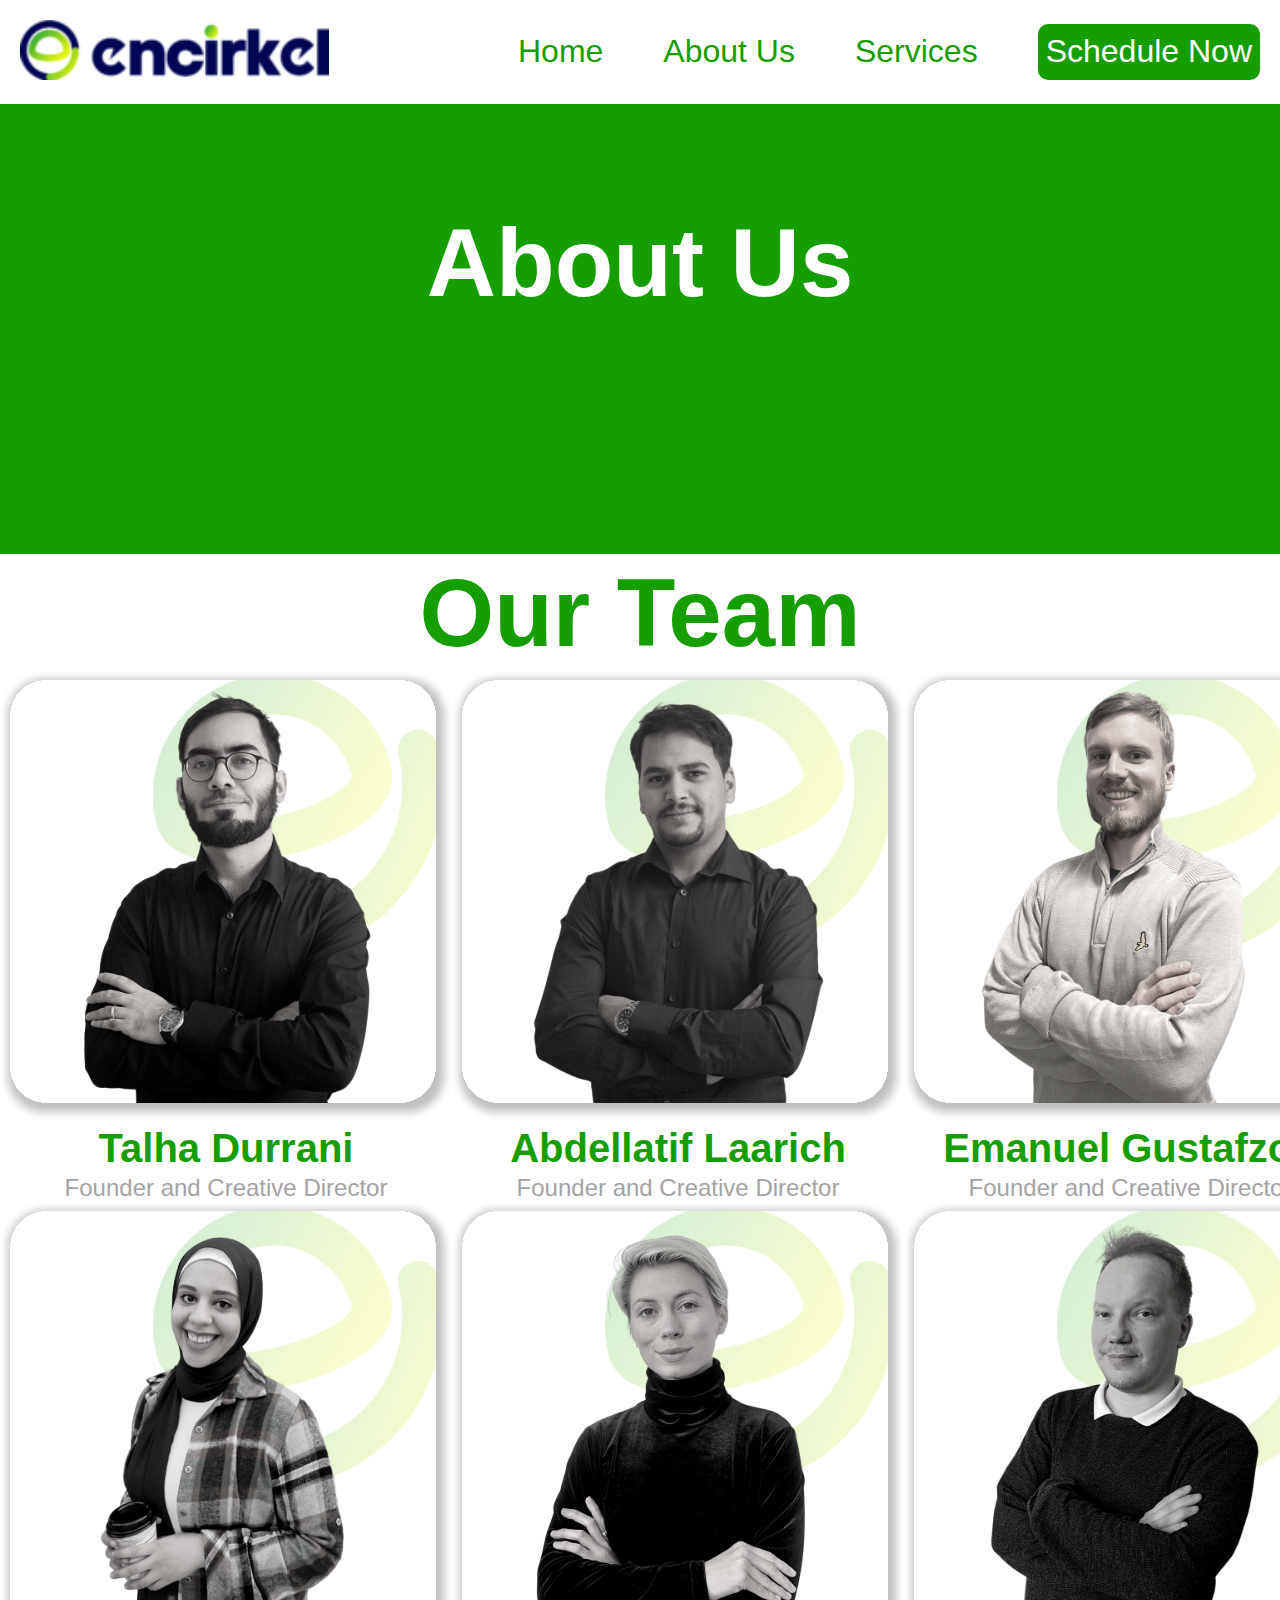
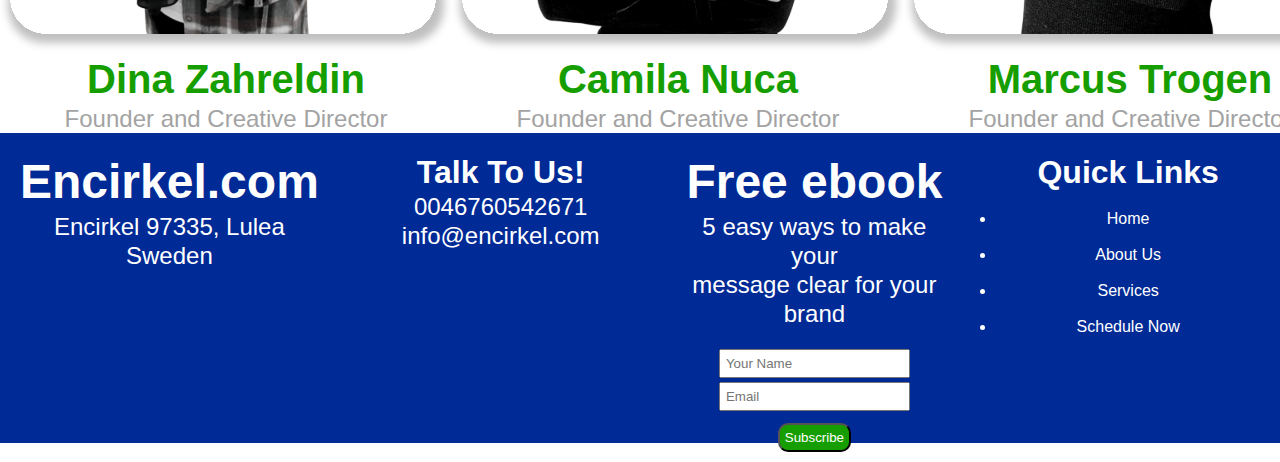
==== about.html @ 18c0b411 "Add files via upload" ====
<!DOCTYPE html>
<html lang="en">

<head>
    <meta charset="UTF-8">
    <meta name="viewport" content="width=device-width, initial-scale=1.0">
    <title>About Us</title>
    <link rel="stylesheet" href="about.css">
</head>

<body>
    <!DOCTYPE html>
    <html lang="en">

    <head>
        <meta charset="UTF-8">
        <meta name="viewport" content="width=device-width, initial-scale=1.0">
        <title>Encirkel</title>
        <link rel="stylesheet" href="style.css">
        <link rel="stylesheet" href="https://cdnjs.cloudflare.com/ajax/libs/font-awesome/6.7.0/css/all.min.css"
            integrity="sha512-9xKTRVabjVeZmc+GUW8GgSmcREDunMM+Dt/GrzchfN8tkwHizc5RP4Ok/MXFFy5rIjJjzhndFScTceq5e6GvVQ=="
            crossorigin="anonymous" referrerpolicy="no-referrer" />
    </head>

    <body>
        <nav class="nav-area">
            <div class="web-logo">
                <img src="./assests/images/logo.svg" alt="logo">
            </div>
            <div class="head-area">
                <a href="index.html">
                    <div class="menu">Home</div>
                </a>
                <a href="about.html">
                    <div class="menu">About Us</div>
                </a>

                <a href="service.html">
                    <div class="menu">Services</div>
                </a>

                <a href="./contact.html">
                    <div class="button">Schedule Now</div>
                </a>
            </div>
        </nav>
        <div class="about-page">
            <div class="about">About Us</div>
        </div>
        <div class="web-info">
            <div class="info">Our Team</div>
        </div>

        <div class="image-container">
            <div class="image-item">
                <img src="./assests/images/person1.svg" alt="person1">
                <p>Talha Durrani</p>
                <h3 class="person-info">Founder and Creative Director</h3>


                </p>
            </div>
            <div class="image-item">
                <img src="./assests/images/person2.svg" alt="person2">
                <p>Abdellatif Laarich</p>
                <h3 class="person-info">Founder and Creative Director</h3>
            </div>
            <div class="image-item">
                <img src="./assests/images/person3.svg" alt="person3">
                <p>Emanuel Gustafzon</p>
                <h3 class="person-info">Founder and Creative Director</h3>
            </div>
        </div>

        <div class="image-container">
            <div class="image-item">
                <img src="./assests/images/person4.svg" alt="person1">
                <p>Dina Zahreldin</p>
                <h3 class="person-info">Founder and Creative Director</h3>
            </div>
            <div class="image-item">
                <img src="./assests/images/person5.svg" alt="person2">
                <p>Camila Nuca</p>
                <h3 class="person-info">Founder and Creative Director</h3>
            </div>
            <div class="image-item">
                <img src="./assests/images/person6.svg" alt="person3">
                <p>Marcus Trogen</p>
                <h3 class="person-info">Founder and Creative Director</h3>
            </div>
        </div>

        <footer class="footer">
            <div class="footer-container">

                <div class="left">
                    <h3>Encirkel.com</h3>
                    <p>Encirkel 97335, Lulea Sweden</p>
                </div>

                <div class="middle">
                    <h4>Talk To Us!</h4>
                    <p>0046760542671</p>
                    <p>info@encirkel.com</p>
                </div>

                <div class="Freebook">
                    <h3>Free ebook</h3>
                    <p>5 easy ways to make your<br>
                        message clear for your brand
                    </p>
                    <br>
                    <form class="name">
                        <input type="text" placeholder="Your Name">
                        <input type="email" placeholder="Email">
                    </form>
                    <button type="submit">Subscribe</button>
                </div>

                <div class="right">
                    <h4>Quick Links</h4>
                    <br>
                    <ul class="Links">
                        <li><a href="./index.html">Home</a></li>
                        <br>
                        <li><a href="./about.html">About Us</a></li>
                        <br>
                        <li><a href="./service.html">Services</a></li>
                        <br>
                        <li><a href="./contact.html">Schedule Now</a></li>
                    </ul>
                </div>
            </div>
        </footer>

    </body>

    </html>
---- about.css ----
* {
    margin: 0;
    padding: 0;
}

/* Fonts */
@import url('https://fonts.googleapis.com/css2?family=Montserrat:ital,wght@0,100..900;1,100..900&display=swap');

body {
    font-family: "Montserrat", sans-serif;
}

.nav-area {
    background-color: rgb(255, 255, 255);
    color: #169E00;
    display: flex;
    justify-content: space-between;
    padding: 20px;
    text-decoration: none;
}

.head-area {
    font-size: 32px;
    font-weight: 500;
    line-height: 39.01px;
    display: flex;
    justify-content: space-between;
    gap: 60px;
    align-items: center;
    cursor: pointer;

}

.web-logo {
    cursor: pointer;
}

.button {
    background-color: #169E00;
    color: white;
    padding: 8px;
    border-radius: 10px;
}

.about-page {
    background-color: #169E00;
    color: white;
    height: 50vh;
    display: flex;
    justify-content: center;
}

.about {

    font-size: 96px;
    font-weight: 700;
    line-height: 117.02px;
    margin: 100px;


}

.web-info {
    background-color: white;
    color: #169E00;
    display: flex;
    justify-content: center;
}

.info {
    font-size: 96px;
    font-weight: 700;
    line-height: 117.02px;
}

.image-container {
    display: flex;
    justify-content: space-around;
    width: 100%;
    color: #169E00;
}

.image-item {
    text-align: center;
}

.image-item p {
    font-size: 40px;
    font-weight: 700;
    line-height: 48.76px;
}

.person-info {
    color: #A3A3A3;
    font-size: 24px;
    font-weight: 500;
    line-height: 29.26px;

}

.footer-container {
    display: flex;
    gap: 50px;
    text-align: center;
}

.footer {
    background-color: #002A96;
    color: #fff;
    padding: 20px;
    height: 30vh;
}

h3 {
    font-size: 48px;
    font-weight: 700;
    line-height: 58.51px;

}

p {
    font-size: 24px;
    font-weight: 400;
    line-height: 29.26px;


}

.left,
.middle,
.right,
.Freebook {
    flex: 1 1 200px;
}

.footer h4 {
    font-size: 16px;
    font-size: 32px;
    font-weight: 700;
    line-height: 39.01px;

}

input {
    padding: 5px;
    margin: 2px;
}

button {
    background-color: #169E00;
    color: #fff;
    padding: 5px;
    border-radius: 10px;
    margin: 10px;
}

ul li a {
    color: white;
}
---- style.css ----
* {
    margin: 0;
    padding: 0;
}

/* Fonts */
@import url('https://fonts.googleapis.com/css2?family=Montserrat:ital,wght@0,100..900;1,100..900&display=swap');

body {
    font-family: "Montserrat", sans-serif;
}

.nav-area {
    background-color: rgb(255, 255, 255);
    color: #169E00;
    display: flex;
    justify-content: space-between;
    padding: 20px;
}

a {
    text-decoration: none;
    color: #169E00;

}

.head-area {
    font-size: 32px;
    font-weight: 500;
    line-height: 39.01px;
    display: flex;
    justify-content: space-between;
    gap: 60px;
    align-items: center;
    cursor: pointer;

}

.web-logo {
    cursor: pointer;
}

.button {
    background-color: #169E00;
    color: white;
    padding: 8px;
    border-radius: 10px;

}

.hero-sec {
    background-color: #169E00;
    color: white;
    height: 80vh;
    display: flex;
    justify-content: center;
    flex-direction: column;
    padding: 30px;
    gap: 50px;
}

.sect-1 {
    font-weight: 700;
    font-size: 96px;
    line-height: 117.02px;
}

.sect-2 {
    font-weight: 700;
    font-size: 40px;
    line-height: 48px;
}

.sect-3 {
    font-weight: 700px;
    font-size: 24px;
    line-height: 29px;
}

.button-2 {
    background-color: white !important;
    color: #169E00 !important;
    padding: 10px;
    font-size: 25px;
    border-radius: 10px;
    width: max-content;
}

.section-2 {
    background-color: white;
    flex-direction: column;
    align-items: center;
    display: flex;
    justify-content: center;


}

.heading-1 {
    color: #169E00;
    font-size: 96px;
    font-weight: 700;
    line-height: 117.02px;
}

.heading-2 {
    color: #A3A3A3;
    font-size: 32px;
    font-weight: 700;
    line-height: 39.01px;

}

.parent {
    display: flex;
    justify-content: center;
    padding: 30px;
    position: relative;
}


.heading-3 {
    background-color: #169E00;
    color: #000000;
    font-size: 32px;
    font-weight: 700;
    line-height: 39.01px;
    padding: 15px;
    height: 50px;

}

.heading-4 {
    background-color: #002A96;
    color: #FFFFFF;
    font-size: 32px;
    font-weight: 700;
    line-height: 39.01px;
    padding: 15px;
    height: 50px;

}

.customcss {
    position: absolute;
    bottom: 5px;
}

.box {
    display: flex;
    justify-content: center;
    gap: 20px;
    margin: 10px;
}

.numbers {
    background-color: #169E00;
    color: #fff;
    height: 20%;
    width: 50%;
    border-radius: 50%;
    display: flex;
    justify-content: center;

}

.card {
    width: 300px;
    height: 300px;
    border-radius: 20px;
    background-color: #ffffff;
    box-shadow: 2px 7px 18px 2px #00000040;
    color: #000000;
    display: flex;
    align-items: center;
    font-size: 20px;
    font-weight: 600;
    line-height: 29.26px;
    padding: 25px;
}

.heading-5 {
    font-size: 48px;
    font-weight: 700;
    line-height: 58.51px;
    color: #A3A3A3;
}

.boxes {
    display: flex;
    justify-content: space-between;
    margin: 30px;
}

.card1 {
    background-color: #ffffff;
    color: black;
    height: 200px;
    width: 40%;
    border-radius: 50px;
    box-shadow: 2px 2px 12px 5px #00000026;
    font-size: 40px;
    font-weight: 700;
    line-height: 48.76px;
    display: flex;
    justify-content: center;
}

.services .service-1 {
    display: inline-block;
    margin: 10px 70px;
    padding: 40px;
    border-radius: 20px;
    box-shadow: 2px 2px 12px 5px #00000026;
    color: black;
    font-size: 40px;
    font-weight: 700;


}

.para-1 {
    color: #A3A3A3;
    font-size: 24px;
    font-weight: 500;
    line-height: 29.26px;


}

.footer-container {
    display: flex;
    gap: 50px;
    text-align: center;
}

.footer {
    background-color: #002A96;
    color: #fff;
    padding: 20px;
    height: 30vh;
}

h3 {
    font-size: 48px;
    font-weight: 700;
    line-height: 58.51px;

}

p {
    font-size: 24px;
    font-weight: 400;
    line-height: 29.26px;


}

.left,
.middle,
.right,
.Freebook {
    flex: 1 1 200px;
}

.footer h4 {
    font-size: 16px;
    font-size: 32px;
    font-weight: 700;
    line-height: 39.01px;

}

input {
    padding: 5px;
    margin: 2px;
}

button {
    background-color: #169E00;
    color: #fff;
    padding: 5px;
    border-radius: 10px;
    margin: 10px;
}

ul li a {
    color: white;
}
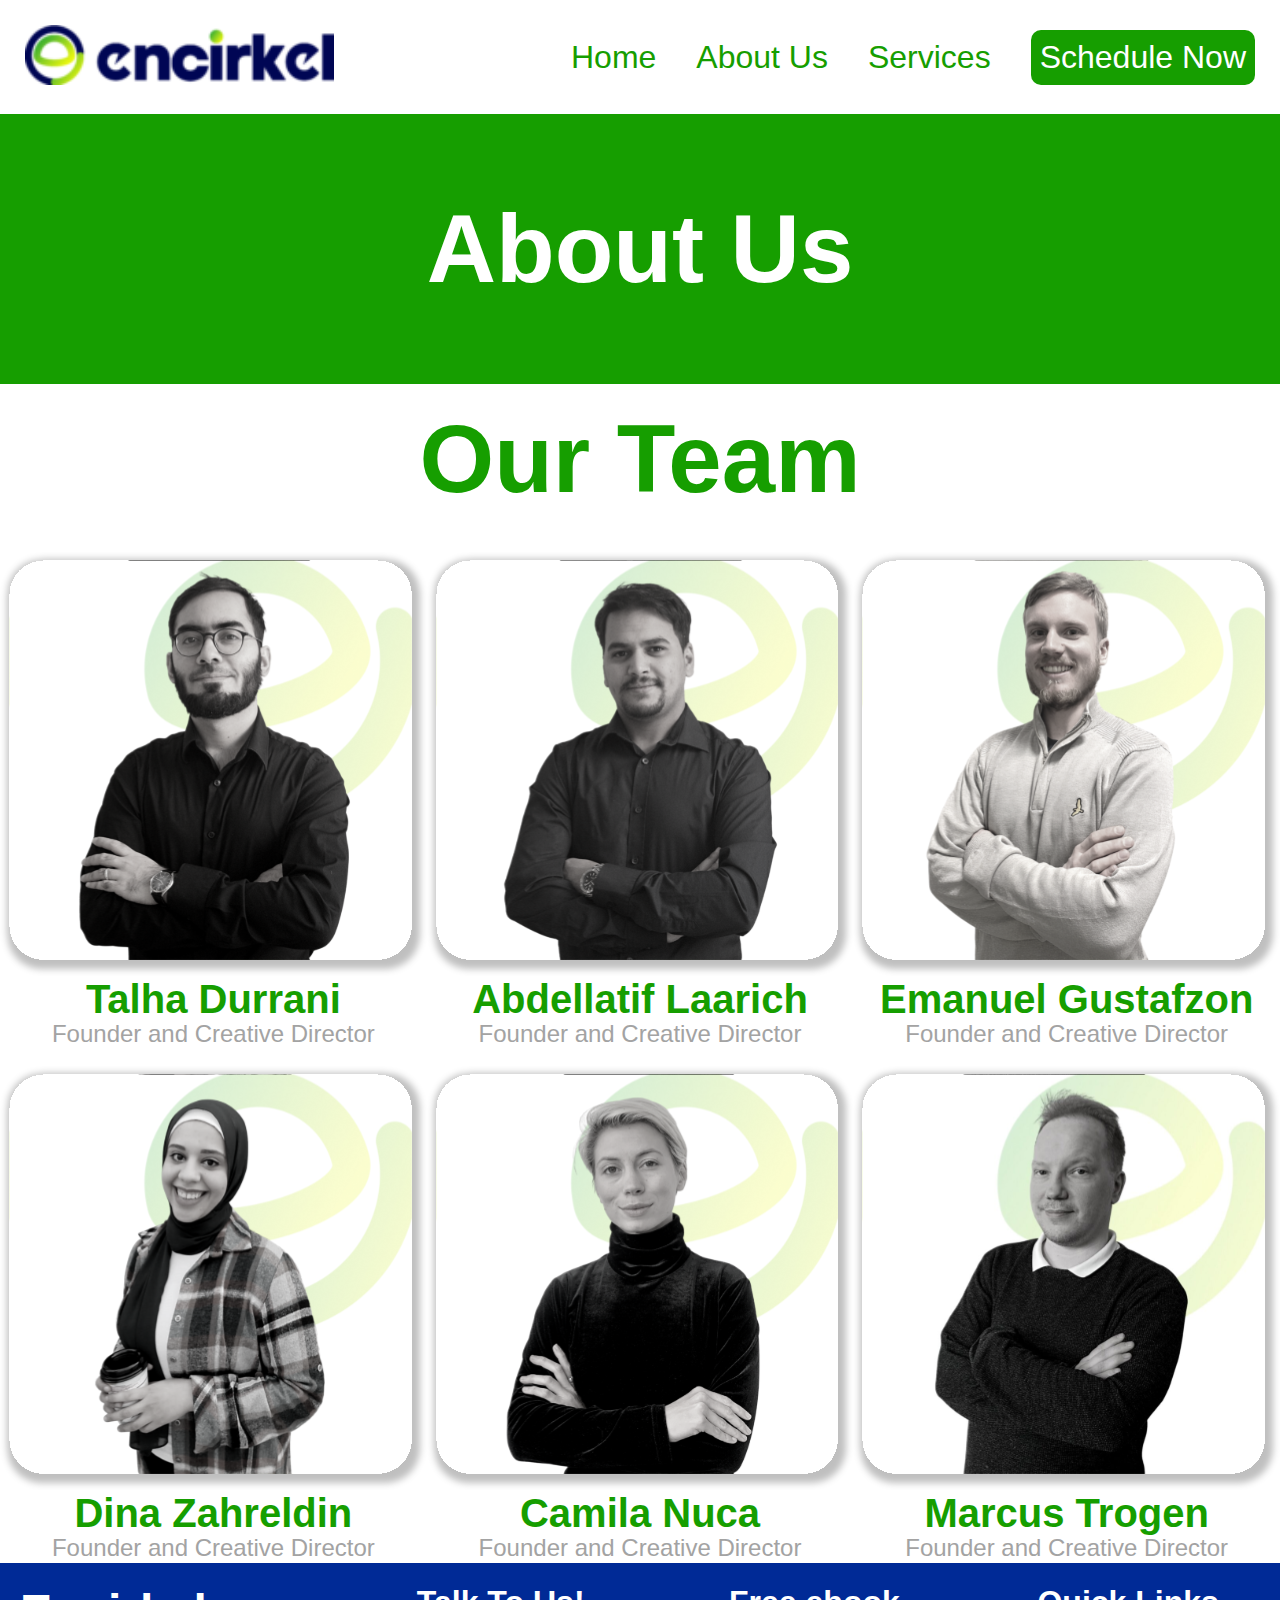
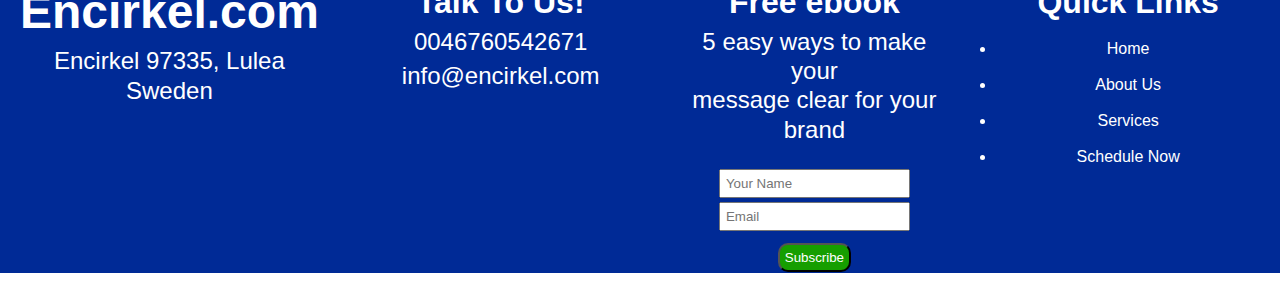
==== commit 451d7a25: "Add files via upload" ====
--- a/about.html
+++ b/about.html
@@ -44,22 +44,22 @@
                 </a>
             </div>
         </nav>
+
         <div class="about-page">
             <div class="about">About Us</div>
         </div>
         <div class="web-info">
             <div class="info">Our Team</div>
         </div>
+        <br>
 
         <div class="image-container">
             <div class="image-item">
                 <img src="./assests/images/person1.svg" alt="person1">
                 <p>Talha Durrani</p>
                 <h3 class="person-info">Founder and Creative Director</h3>
+            </div>
 
-
-                </p>
-            </div>
             <div class="image-item">
                 <img src="./assests/images/person2.svg" alt="person2">
                 <p>Abdellatif Laarich</p>
@@ -71,6 +71,7 @@
                 <h3 class="person-info">Founder and Creative Director</h3>
             </div>
         </div>
+        <br>
 
         <div class="image-container">
             <div class="image-item">
@@ -105,7 +106,7 @@
                 </div>
 
                 <div class="Freebook">
-                    <h3>Free ebook</h3>
+                    <h4>Free ebook</h4>
                     <p>5 easy ways to make your<br>
                         message clear for your brand
                     </p>
--- a/about.css
+++ b/about.css
@@ -22,7 +22,6 @@
 .head-area {
     font-size: 32px;
     font-weight: 500;
-    line-height: 39.01px;
     display: flex;
     justify-content: space-between;
     gap: 60px;
@@ -45,18 +44,17 @@
 .about-page {
     background-color: #169E00;
     color: white;
-    height: 50vh;
+    height: 30vh;
     display: flex;
     justify-content: center;
 }
 
 .about {
-
     font-size: 96px;
     font-weight: 700;
-    line-height: 117.02px;
-    margin: 100px;
-
+    display: flex;
+    justify-content: center;
+    align-items: center;
 
 }
 
@@ -70,7 +68,7 @@
 .info {
     font-size: 96px;
     font-weight: 700;
-    line-height: 117.02px;
+    margin: 20px;
 }
 
 .image-container {
@@ -78,16 +76,20 @@
     justify-content: space-around;
     width: 100%;
     color: #169E00;
+    border-width: 1px, 1px, 1px, 1px;
 }
 
 .image-item {
     text-align: center;
 }
 
+.image-item img {
+    width: 100%;
+}
+
 .image-item p {
     font-size: 40px;
     font-weight: 700;
-    line-height: 48.76px;
 }
 
 .person-info {
@@ -156,4 +158,69 @@
 
 ul li a {
     color: white;
+    list-style-type: none;
+}
+
+@media screen and (max-width:640px) {
+
+    .nav-area {
+        display: flex;
+        flex-direction: column;
+        padding: 10px;
+        margin-bottom: 10px;
+    }
+
+    .web-logo img {
+        width: 40%;
+        height: auto;
+
+    }
+
+    .web-logo {
+        margin-bottom: 10px;
+    }
+
+    .head-area {
+        font-size: 22px;
+        flex-direction: column;
+        gap: 20px;
+
+    }
+
+    .footer-container {
+        display: flex;
+        flex-direction: column;
+        text-align: center;
+        height: auto;
+    }
+
+    .footer {
+        height: auto;
+    }
+
+    .head-area {
+        text-align: center;
+        height: auto;
+        padding: 10px;
+
+    }
+
+    .about {
+        font-size: 40px;
+    }
+
+    .info {
+        font-size: 60px;
+
+    }
+
+    .image-container {
+        flex-direction: column;
+    }
+
+    .image-item p {
+        line-height: 40px;
+        font-size: 35px;
+    }
+
 }--- a/style.css
+++ b/style.css
@@ -1,6 +1,6 @@
 * {
-    margin: 0;
-    padding: 0;
+    margin: 0px;
+    padding: 0px;
 }
 
 /* Fonts */
@@ -10,12 +10,13 @@
     font-family: "Montserrat", sans-serif;
 }
 
+/* navbar */
 .nav-area {
     background-color: rgb(255, 255, 255);
     color: #169E00;
     display: flex;
     justify-content: space-between;
-    padding: 20px;
+    padding: 25px;
 }
 
 a {
@@ -27,10 +28,9 @@
 .head-area {
     font-size: 32px;
     font-weight: 500;
-    line-height: 39.01px;
     display: flex;
     justify-content: space-between;
-    gap: 60px;
+    gap: 40px;
     align-items: center;
     cursor: pointer;
 
@@ -38,193 +38,236 @@
 
 .web-logo {
     cursor: pointer;
+   
 }
 
 .button {
     background-color: #169E00;
     color: white;
-    padding: 8px;
+    padding: 9px;
     border-radius: 10px;
 
 }
 
+/* hero section */
+
 .hero-sec {
     background-color: #169E00;
     color: white;
-    height: 80vh;
-    display: flex;
-    justify-content: center;
+    height: 75vh;
+    display: flex;
     flex-direction: column;
-    padding: 30px;
-    gap: 50px;
-}
-
-.sect-1 {
+    justify-content: center;
+    padding: 50px;
+    gap: 30px;
+}
+
+.area-1 {
     font-weight: 700;
     font-size: 96px;
-    line-height: 117.02px;
-}
-
-.sect-2 {
+
+}
+
+.area-2 {
     font-weight: 700;
     font-size: 40px;
-    line-height: 48px;
-}
-
-.sect-3 {
+
+}
+
+.area-3 {
     font-weight: 700px;
     font-size: 24px;
-    line-height: 29px;
-}
-
-.button-2 {
-    background-color: white !important;
-    color: #169E00 !important;
-    padding: 10px;
-    font-size: 25px;
-    border-radius: 10px;
+
+}
+
+.button-1 {
+    background-color: white;
+    color: #169E00;
+    padding: 15px;
+    font-size: 32px;
+    border-radius: 12px;
     width: max-content;
 }
+
+/* Section-2 */
 
 .section-2 {
     background-color: white;
     flex-direction: column;
+    display: flex;
     align-items: center;
-    display: flex;
-    justify-content: center;
-
-
+    margin-top: 45px;
 }
 
 .heading-1 {
     color: #169E00;
     font-size: 96px;
     font-weight: 700;
-    line-height: 117.02px;
 }
 
 .heading-2 {
     color: #A3A3A3;
     font-size: 32px;
     font-weight: 700;
-    line-height: 39.01px;
-
-}
+
+}
+
+/* Section-3 */
 
 .parent {
     display: flex;
     justify-content: center;
-    padding: 30px;
-    position: relative;
-}
-
+    margin: 30px;
+}
 
 .heading-3 {
     background-color: #169E00;
     color: #000000;
     font-size: 32px;
     font-weight: 700;
-    line-height: 39.01px;
-    padding: 15px;
-    height: 50px;
-
+    width: 20%;
+    padding: 13px;
+    display: flex;
+    justify-content: center;
+    cursor: pointer;
 }
 
 .heading-4 {
+    background-color: #169E00;
+    color: #000000;
+    font-size: 32px;
+    font-weight: 700;
+    width: 20%;
+    padding: 13px;
+    display: flex;
+    justify-content: center;
+    cursor: pointer;
+
+
+}
+
+/* Hover */
+.heading-3:hover {
+    background-color: #002A96;
+    color: white;
+}
+
+.heading-4:hover {
     background-color: #002A96;
     color: #FFFFFF;
-    font-size: 32px;
-    font-weight: 700;
-    line-height: 39.01px;
-    padding: 15px;
-    height: 50px;
-
-}
-
-.customcss {
-    position: absolute;
-    bottom: 5px;
-}
-
-.box {
-    display: flex;
-    justify-content: center;
+}
+
+
+/* CardsSection */
+
+.card-container {
+    display: flex;
+    justify-content: center;
+    align-items: center;
     gap: 20px;
-    margin: 10px;
-}
-
-.numbers {
-    background-color: #169E00;
-    color: #fff;
-    height: 20%;
-    width: 50%;
-    border-radius: 50%;
-    display: flex;
-    justify-content: center;
-
 }
 
 .card {
+    border-radius: 30px;
+    padding: 20px;
+    text-align: center;
     width: 300px;
-    height: 300px;
-    border-radius: 20px;
-    background-color: #ffffff;
+    height: 250px;
     box-shadow: 2px 7px 18px 2px #00000040;
-    color: #000000;
+}
+
+/* Card Hover */
+.card:hover {
+    background-color: #169E00;
+    color: rgb(255, 253, 253);
+}
+
+.circle {
+    background-color: #169E00;
+    color: #FFFFFF;
+    height: 70px;
+    width: 70px;
+    border-radius: 100px;
     display: flex;
     align-items: center;
-    font-size: 20px;
+    justify-content: center;
+    font-size: 55px;
+    font-weight: 700;
+
+}
+
+p {
+    margin: 5px;
+    font-size: 23px;
     font-weight: 600;
-    line-height: 29.26px;
-    padding: 25px;
+
+}
+
+.paragraph {
+    font-size: 16px;
+    font-weight: 500;
+    line-height: 19.5px;
+    color: #A3A3A3;
+
+
+}
+
+/* Headings */
+
+.heading-1 {
+    margin: 25px;
 }
 
 .heading-5 {
     font-size: 48px;
     font-weight: 700;
-    line-height: 58.51px;
     color: #A3A3A3;
 }
 
-.boxes {
-    display: flex;
-    justify-content: space-between;
-    margin: 30px;
-}
-
-.card1 {
-    background-color: #ffffff;
-    color: black;
-    height: 200px;
-    width: 40%;
-    border-radius: 50px;
-    box-shadow: 2px 2px 12px 5px #00000026;
-    font-size: 40px;
-    font-weight: 700;
-    line-height: 48.76px;
-    display: flex;
-    justify-content: center;
-}
-
+/* cards */
 .services .service-1 {
-    display: inline-block;
-    margin: 10px 70px;
-    padding: 40px;
-    border-radius: 20px;
+    margin: 10px auto;
+    padding: 20px;
+    border-radius: 30px;
     box-shadow: 2px 2px 12px 5px #00000026;
     color: black;
+}
+
+.services {
+    display: flex;
+    flex-wrap: wrap;
+    justify-content: center;
+    width: 80%;
+    margin: auto;
+}
+
+.service-1 {
+    width: 45%;
+}
+
+/* Hover */
+.service-1:hover {
+    background-color: #169E00;
+    color: #FFFFFF;
+}
+
+.img-1 {
+    background-color: #169E00;
+    max-height: 200px;
+    max-width: 100px;
+    border-radius: 100px;
+    padding: 2px;
+}
+
+.para-2 {
     font-size: 40px;
     font-weight: 700;
-
-
 }
 
 .para-1 {
-    color: #A3A3A3;
     font-size: 24px;
     font-weight: 500;
-    line-height: 29.26px;
-
+    color: #A3A3A3;
 
 }
 
@@ -286,4 +329,140 @@
 
 ul li a {
     color: white;
+}
+
+
+@media screen and (max-width:640px) {
+
+    .nav-area {
+        display: flex;
+        flex-direction: column;
+        padding: 10px;
+        margin-bottom: 10px;
+    }
+
+    .web-logo img{
+        width: 40%;
+        height: auto;
+
+    }
+
+    .web-logo{
+        margin-bottom: 10px;
+    }
+
+    .head-area{
+        font-size: 22px;
+        flex-direction: column;
+        gap: 20px;
+       
+    }
+
+
+    .footer-container {
+        display: flex;
+        flex-direction: column;
+        text-align: center;
+        height: auto;
+    }
+
+    .footer {
+        height: auto;
+    }
+
+    .hero-sec {
+        height: auto;
+        text-align: center;
+        padding: 40px 10px;
+    }
+
+    .area-1 {
+        font-size: 40px;
+
+    }
+
+    .area-2 {
+        font-size: 30px;
+    }
+
+    .area-3 {
+        font-size: 20px;
+    }
+
+
+    .card-container {
+        display: flex;
+        margin: auto;
+        flex-direction: column;
+        align-items: center;
+        width: 80%;
+
+
+    }
+
+    .parent {
+        display: flex;
+        flex-direction: column;
+        align-items: center;
+        width: 80%;
+    }
+
+    .heading-2 {
+        text-align: center;
+    }
+
+    .heading-3 {
+        width: 100%;
+        font-size: 25px;
+
+    }
+
+    .heading-4 {
+        width: 100%;
+        font-size: 25px;
+    }
+
+    .card {
+        height: auto;
+        width: 100%;
+    }
+
+    .services {
+        display: flex;
+        flex-wrap: wrap;
+        justify-content: center;
+        width: 100%;
+        margin: auto;
+    }
+
+    .service-1 {
+        width: 80%;
+    }
+
+    .para-2 {
+        font-size: 30px;
+        line-height: 40px;
+
+    }
+
+    .para-1 {
+        font-size: 24px;
+        color: #A3A3A3;
+        line-height: 40px;
+    }
+
+    .section-2 {
+
+        flex-direction: column;
+        display: flex;
+        align-items: center;
+        margin: 40px;
+    }
+
+    .button-1 {
+        font-size: 25px;
+        margin: auto;
+
+    }
+
 }